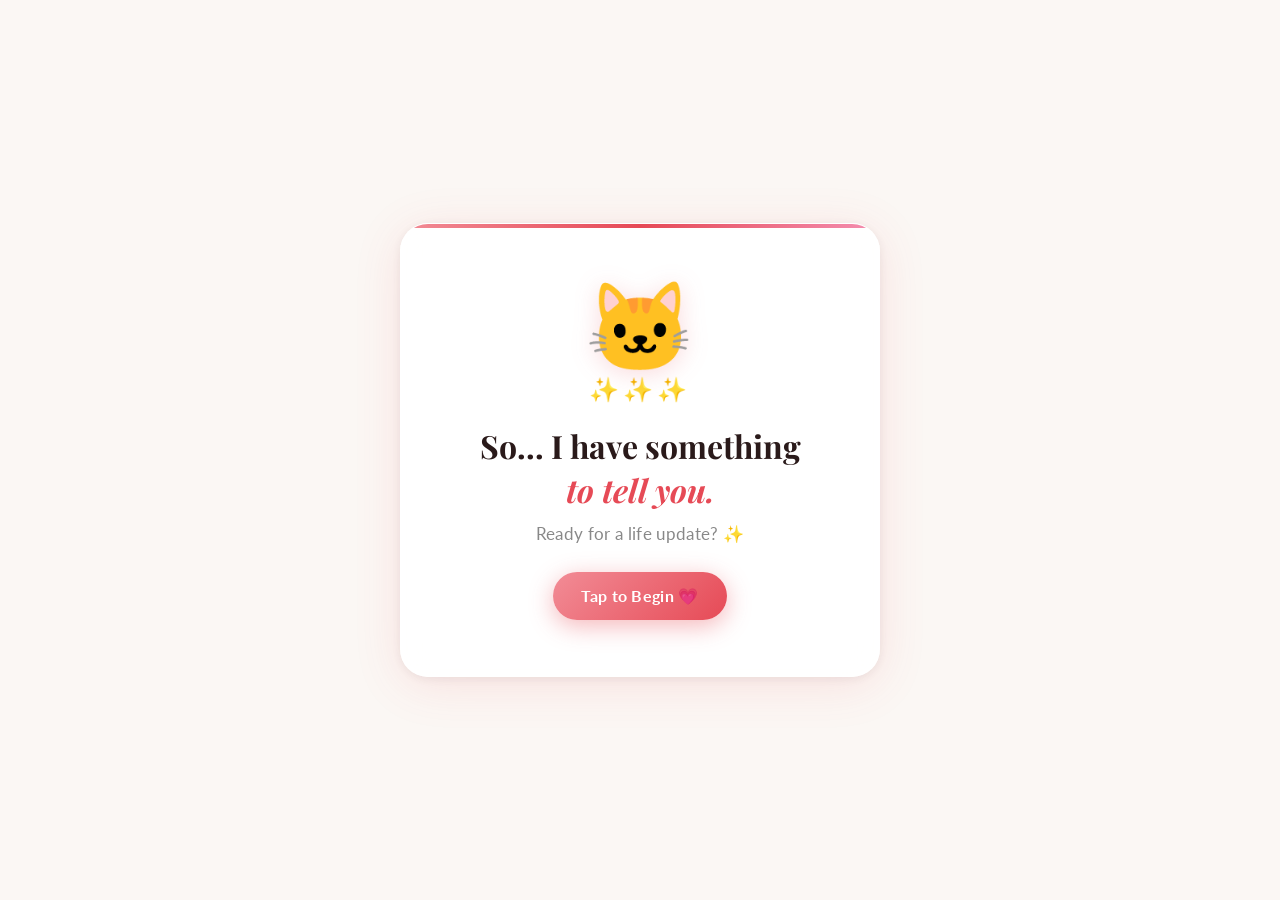
==== index.html @ 6780931d "first commit" ====
<!DOCTYPE html>
<html lang="en">
<head>
  <meta charset="UTF-8" />
  <meta name="viewport" content="width=device-width, initial-scale=1.0" />
  <title>💌 For You</title>
  <link rel="preconnect" href="https://fonts.googleapis.com" />
  <link rel="preconnect" href="https://fonts.gstatic.com" crossorigin />
  <link href="https://fonts.googleapis.com/css2?family=Playfair+Display:ital,wght@0,400;0,700;1,400&family=Lato:wght@300;400;700&family=Dancing+Script:wght@400;700&display=swap" rel="stylesheet" />
  <link rel="stylesheet" href="css/style.css" />
</head>
<body>

  <!-- Floating petals background -->
  <div class="petals-bg" id="petals-bg"></div>

  <!-- ===== PHASE 1: INTRO ===== -->
  <section class="phase active" id="phase-1">
    <div class="card">
      <div class="cat-emoji-wrap">
        <div class="cat-face">🐱</div>
        <div class="sparkles">✨✨✨</div>
      </div>
      <h1 class="title">So... I have something<br/><em>to tell you.</em></h1>
      <p class="subtitle">Ready for a life update? ✨</p>
      <button class="btn btn--pulse btn--primary" id="btn-p1-start">
        <span>Tap to Begin 💗</span>
      </button>
    </div>
  </section>

  <!-- ===== PHASE 2: TRUST TEST ===== -->
  <section class="phase" id="phase-2">
    <div class="card">
      <div class="cat-emoji-wrap">
        <div class="cat-face staring">👀</div>
      </div>
      <h2 class="title">This isn't something I say lightly—</h2>
      <p class="body-text">just a feeling from my heart—</p>
      <p class="question">Do you trust me?</p>
      <div class="btn-row">
        <button class="btn btn--primary" id="btn-p2-yes">Yes, I do 💗</button>
        <button class="btn btn--red" id="btn-p2-no">No 🙈</button>
      </div>
    </div>
  </section>

  <!-- ===== PHASE 3: THE CHOICE ===== -->
  <section class="phase" id="phase-3">
    <div class="card">
      <div class="cat-emoji-wrap">
        <div class="cat-face">😸</div>
      </div>
      <h2 class="title">One more thing...</h2>
      <p class="body-text">My heart already chose you...</p>
      <p class="question">did yours choose me too? 💕</p>
      <div class="btn-row">
        <button class="btn btn--primary" id="btn-p3-yes">Yes, I love you! 💖</button>
        <button class="btn btn--red" id="btn-p3-no">No 🙈</button>
      </div>
    </div>
  </section>

  <!-- ===== PHASE 4: FINAL PROPOSAL ===== -->
  <section class="phase" id="phase-4">
    <div class="card">
      <div class="cat-emoji-wrap big">
        <div class="cat-face">🐱💕</div>
      </div>
      <h2 class="title">One last thing...</h2>
      <p class="body-text">this is the most important question I'll ever ask.</p>
      <p class="question big-q">Will you be mine—<br/>today, tomorrow, and forever? 💕</p>
      <div class="btn-row">
        <button class="btn btn--primary" id="btn-p4-yes">Yes, forever! 💖</button>
        <button class="btn btn--red" id="btn-p4-think">Let me think... 🫨</button>
      </div>
    </div>
  </section>

  <!-- ===== PHASE 5: CELEBRATION ===== -->
  <section class="phase" id="phase-5">
    <div class="card">
      <div class="cat-emoji-wrap bouncing">
        <div class="cat-face">😻</div>
      </div>
      <h1 class="title celebrate-title">YAYYYYY ❤️</h1>
      <p class="body-text celebrate-text">Now you're officially mine forever 💖</p>
      <p class="body-text">This is the beginning of our cutest love story ever 🌸💕</p>
      <div class="confetti-strip">🎉🌸💖🎊✨💕🎉🌸💖🎊</div>
      <button class="btn btn--primary" id="btn-p5-next">There's still more of my heart left to show you →</button>
    </div>
  </section>

  <!-- ===== PHASE 6: FAVORITE UNIVERSE ===== -->
  <section class="phase" id="phase-6">
    <div class="cosmic-bg"></div>
    <div class="card card--universe">
      <div class="universe-couple">🌟 💑 🌙</div>
      <div class="star-cluster">⭐✨🌟✨⭐</div>
      <p class="universe-label">You & Me</p>
      <h2 class="title universe-title">Every moment with you feels like<br/><em>my favorite universe</em> ✨🥹</h2>
      <button class="btn btn--cosmic" id="btn-p6-next">See My Message →</button>
    </div>
  </section>

  <!-- ===== PHASE 7: ENVELOPE PREVIEW ===== -->
  <section class="phase" id="phase-7">
    <div class="card">
      <div class="envelope-wrapper">
        <div class="envelope">
          <div class="envelope-flap"></div>
          <div class="envelope-body">
            <div class="cat-peek">🐱</div>
          </div>
        </div>
      </div>
      <p class="body-text">This is just for you...</p>
      <button class="btn btn--primary" id="btn-p7-next">Tap to see what's inside 💌</button>
    </div>
  </section>

  <!-- ===== PHASE 8: THE LETTER ===== -->
  <section class="phase" id="phase-8">
    <div class="letter-page">
      <div class="letter-paper">
        <header class="letter-header">
          <div class="wax-seal">🔴</div>
          <h2 class="letter-title">To My Favorite Person</h2>
          <div class="letter-divider"></div>
        </header>
        <div class="letter-body">
          <p>My dearest,</p>
          <p>Words fail me when I try to describe what you mean to me. But let me try:</p>
          <p>You're the <span class="letter-highlight">first thought</span> when I wake and the last before I sleep. Your laugh is my favorite song, and every moment with you feels like coming home.</p>
          <p>I want to build <span class="letter-highlight">a thousand memories</span> with you—the kind we'll laugh about when we're old and gray. You make me want to be better, to love deeper, to dream bigger.</p>
          <p>Thank you for being <span class="letter-highlight">exactly who you are</span>. Thank you for choosing me.</p>
          <p class="letter-sign">
            Forever yours,<br/>
            <span class="letter-signature">Your Heart 💗</span>
          </p>
        </div>
        <button class="btn btn--boem" id="btn-p8-next">Boem 💥</button>
      </div>
    </div>
  </section>

  <!-- ===== PHASE 9: HEART CANVAS ===== -->
  <section class="phase" id="phase-9">
    <div class="canvas-scene">
      <div class="canvas-header">
        <p class="canvas-label">Every beat of my heart is for you ❤️</p>
      </div>
      <canvas id="heart-canvas"></canvas>
      <div class="canvas-controls">
        <div class="slider-wrap">
          <label for="speed-slider">Speed:</label>
          <input type="range" id="speed-slider" min="1" max="15" value="5" />
        </div>
        <button class="btn btn--restart" id="btn-restart">Restart 🔄</button>
      </div>
    </div>
  </section>

  <!-- ===== MODAL (Phase 3 No trap) ===== -->
  <div class="modal-overlay" id="modal-overlay">
    <div class="modal-card">
      <div class="modal-emoji">💝</div>
      <p class="modal-text">Just Say YES!</p>
      <p class="modal-sub">Not because I'm asking, but because your heart is already answering. Don't let doubt steal a moment meant for us. ✨</p>
      <div class="modal-btns">
        <button class="btn btn--primary" id="btn-modal-yes">💗 Yes, I'll Say YES! 🥹</button>
        <button class="btn btn--red" id="btn-modal-think">Let me think... 🫨</button>
      </div>
    </div>
  </div>

  <script src="js/app.js"></script>
</body>
</html>
---- css/style.css ----
/* =============================================
   LOVE SPA - Complete Stylesheet
   ============================================= */

/* --- RESET & BASE --- */
*, *::before, *::after { 
  box-sizing: border-box; 
  margin: 0; 
  padding: 0; 
}

:root {
  --cream: #FBF7F4;
  --blush: #F9EEF1;
  --rose: #E64A56;
  --rose-light: #F28C96;
  --rose-pale: #FDEAEC;
  --pink: #F48FB1;
  --pink-soft: #FCE4EC;
  --green: #4CAF50;
  --green-dark: #388E3C;
  --card-bg: rgba(255,255,255,0.92);
  --shadow: 0 8px 48px rgba(230,74,86,0.13), 0 2px 12px rgba(0,0,0,0.07);
  --shadow-hover: 0 16px 64px rgba(230,74,86,0.22), 0 4px 20px rgba(0,0,0,0.10);
  --radius: 28px;
  --radius-sm: 16px;
  --font-display: 'Playfair Display', Georgia, serif;
  --font-body: 'Lato', 'Helvetica Neue', sans-serif;
  --font-script: 'Dancing Script', cursive;
  --transition: all 0.45s cubic-bezier(0.34, 1.56, 0.64, 1);
  --fade: all 0.35s ease;
}

html, body {
  width: 100%; 
  height: 100%;
  font-family: var(--font-body);
  background: var(--cream);
  overflow: hidden;
  -webkit-tap-highlight-color: transparent;
  user-select: none;
}

/* =============================================
   FLOATING PETALS BACKGROUND
   ============================================= */
.petals-bg {
  position: fixed; 
  inset: 0; 
  pointer-events: none; 
  z-index: 0;
  overflow: hidden;
}

.petal {
  position: absolute;
  font-size: clamp(12px, 2vw, 20px);
  animation: floatPetal linear infinite;
  opacity: 0;
}

@keyframes floatPetal {
  0%   { transform: translateY(-40px) rotate(0deg); opacity: 0; }
  10%  { opacity: 0.6; }
  90%  { opacity: 0.4; }
  100% { transform: translateY(110vh) rotate(360deg); opacity: 0; }
}

/* =============================================
   PHASE SYSTEM
   ============================================= */
.phase {
  position: fixed; 
  inset: 0;
  display: flex; 
  align-items: center; 
  justify-content: center;
  padding: 20px;
  opacity: 0;
  pointer-events: none;
  z-index: 1;
  transition: opacity 0.5s ease, transform 0.5s cubic-bezier(0.34, 1.3, 0.64, 1);
  transform: scale(0.96) translateY(8px);
  overflow-y: auto;
}

.phase.active {
  opacity: 1;
  pointer-events: all;
  transform: scale(1) translateY(0);
}

.phase.exit {
  opacity: 0;
  transform: scale(0.92) translateY(-16px);
  pointer-events: none;
  transition: opacity 0.35s ease, transform 0.35s ease;
}

/* =============================================
   CARDS
   ============================================= */
.card {
  background: var(--card-bg);
  border-radius: var(--radius);
  box-shadow: var(--shadow);
  padding: clamp(32px, 6vw, 56px) clamp(24px, 5vw, 48px);
  max-width: 480px;
  width: 100%;
  text-align: center;
  backdrop-filter: blur(16px);
  border: 1px solid rgba(255,255,255,0.8);
  position: relative;
  overflow: hidden;
}

.card::before {
  content: '';
  position: absolute; 
  top: 0; 
  left: 0; 
  right: 0; 
  height: 4px;
  background: linear-gradient(90deg, var(--rose-light), var(--rose), var(--pink));
  border-radius: var(--radius) var(--radius) 0 0;
}

/* =============================================
   CAT EMOJI WIDGET
   ============================================= */
.cat-emoji-wrap {
  margin-bottom: 20px;
  position: relative;
}

.cat-face {
  font-size: clamp(56px, 14vw, 88px);
  line-height: 1;
  display: block;
  animation: gentleFloat 3s ease-in-out infinite;
  filter: drop-shadow(0 4px 12px rgba(230,74,86,0.2));
}

.cat-face.staring {
  animation: blink 2.5s ease-in-out infinite;
}

.cat-caption {
  font-size: 12px; 
  color: #aaa; 
  font-style: italic;
  margin-top: 4px;
}

.sparkles, .hearts-float, .heart-ring, .star-cluster {
  font-size: clamp(16px, 4vw, 24px);
  letter-spacing: 4px;
  margin-top: 6px;
  animation: sparkle 2s ease-in-out infinite alternate;
}

.cat-emoji-wrap.bouncing .cat-face {
  animation: bigBounce 0.6s ease-in-out infinite alternate;
}

.cat-emoji-wrap.big .cat-face {
  font-size: clamp(72px, 18vw, 112px);
}

@keyframes gentleFloat {
  0%, 100% { transform: translateY(0); }
  50%       { transform: translateY(-10px); }
}

@keyframes blink {
  0%, 90%, 100% { transform: scale(1); }
  95%           { transform: scale(1.08) rotate(-3deg); }
}

@keyframes sparkle {
  from { opacity: 0.7; transform: scale(0.95); }
  to   { opacity: 1;   transform: scale(1.05); }
}

@keyframes bigBounce {
  from { transform: translateY(0) scale(1); }
  to   { transform: translateY(-18px) scale(1.06); }
}

/* =============================================
   TYPOGRAPHY
   ============================================= */
.title {
  font-family: var(--font-display);
  font-size: clamp(22px, 5.5vw, 32px);
  color: #2a1a1a;
  line-height: 1.35;
  margin-bottom: 12px;
  font-weight: 700;
}

.title em {
  font-style: italic;
  color: var(--rose);
}

.subtitle {
  font-size: clamp(14px, 3.5vw, 17px);
  color: #888;
  margin-bottom: 28px;
  letter-spacing: 0.02em;
}

.body-text {
  font-size: clamp(14px, 3.5vw, 16px);
  color: #666;
  line-height: 1.6;
  margin-bottom: 10px;
}

.question {
  font-family: var(--font-display);
  font-size: clamp(18px, 4.5vw, 24px);
  color: #2a1a1a;
  font-weight: 700;
  margin: 16px 0 28px;
}

.question.big-q {
  font-size: clamp(20px, 5vw, 28px);
  color: var(--rose);
  line-height: 1.4;
}

/* =============================================
   BUTTONS
   ============================================= */
.btn {
  display: inline-flex; 
  align-items: center; 
  justify-content: center; 
  gap: 6px;
  padding: 14px 28px;
  border-radius: 100px;
  border: none; 
  cursor: pointer;
  font-family: var(--font-body);
  font-size: clamp(14px, 3.5vw, 16px);
  font-weight: 700;
  letter-spacing: 0.02em;
  transition: var(--transition);
  position: relative;
  text-decoration: none;
  white-space: nowrap;
}

.btn:active { transform: scale(0.95); }

.btn--primary {
  background: linear-gradient(135deg, var(--rose-light), var(--rose));
  color: white;
  box-shadow: 0 6px 24px rgba(230,74,86,0.4);
}

.btn--primary:hover {
  transform: translateY(-2px) scale(1.03);
  box-shadow: 0 10px 36px rgba(230,74,86,0.5);
}

.btn--green {
  background: linear-gradient(135deg, #66BB6A, var(--green));
  color: white;
  box-shadow: 0 4px 18px rgba(76,175,80,0.35);
}

.btn--green:hover {
  transform: translateY(-2px) scale(1.04);
  box-shadow: 0 8px 28px rgba(76,175,80,0.45);
}

.btn--red {
  background: linear-gradient(135deg, #EF5350, var(--rose));
  color: white;
  box-shadow: 0 4px 18px rgba(230,74,86,0.35);
}

.btn--red:hover {
  transform: translateY(-2px) scale(1.04);
}

.btn--big {
  padding: 16px 36px;
  font-size: clamp(15px, 4vw, 18px);
}

.btn--pulse {
  animation: pulsePink 2s ease-in-out infinite;
}

.btn--pulse span {
  display: inline-flex; 
  align-items: center; 
  gap: 6px;
}

@keyframes pulsePink {
  0%, 100% { box-shadow: 0 6px 24px rgba(230,74,86,0.4), 0 0 0 0 rgba(230,74,86,0.4); }
  50%       { box-shadow: 0 10px 36px rgba(230,74,86,0.5), 0 0 0 14px rgba(230,74,86,0); }
}

.btn-row {
  display: flex; 
  gap: 14px; 
  justify-content: center; 
  flex-wrap: wrap;
  margin-top: 4px;
}

/* Runaway buttons need absolute positioning within the viewport */
.btn.runaway {
  position: fixed;
  z-index: 9999;
  transition: none !important;
}

/* =============================================
   PHASE 5: CELEBRATION
   ============================================= */
.celebrate-title {
  font-size: clamp(28px, 8vw, 48px);
  background: linear-gradient(135deg, var(--rose), #FF6F91, var(--pink));
  -webkit-background-clip: text;
  -webkit-text-fill-color: transparent;
  background-clip: text;
  animation: rainbowShift 3s linear infinite;
}

@keyframes rainbowShift {
  0%   { filter: hue-rotate(0deg); }
  100% { filter: hue-rotate(30deg); }
}

.celebrate-text {
  font-size: clamp(16px, 4vw, 20px);
  font-weight: 700;
  color: var(--rose);
  margin-bottom: 6px;
}

.confetti-strip {
  font-size: clamp(18px, 4.5vw, 26px);
  letter-spacing: 2px;
  margin: 16px 0 24px;
  animation: confettiScroll 4s linear infinite;
  white-space: nowrap;
  overflow: hidden;
}

@keyframes confettiScroll {
  0%   { transform: translateX(0); }
  100% { transform: translateX(-50%); }
}

/* =============================================
   PHASE 6: UNIVERSE
   ============================================= */
#phase-6 {
  background: radial-gradient(ellipse at 50% 30%, #1a0a2e 0%, #0d0520 60%, #030010 100%);
}

.cosmic-bg {
  position: absolute; 
  inset: 0;
  background-image:
    radial-gradient(1px 1px at 20% 30%, rgba(255,255,255,0.7) 0%, transparent 100%),
    radial-gradient(1px 1px at 60% 20%, rgba(255,255,255,0.5) 0%, transparent 100%),
    radial-gradient(1.5px 1.5px at 80% 70%, rgba(255,200,255,0.6) 0%, transparent 100%),
    radial-gradient(1px 1px at 40% 80%, rgba(255,255,255,0.4) 0%, transparent 100%),
    radial-gradient(1px 1px at 10% 60%, rgba(255,255,255,0.5) 0%, transparent 100%),
    radial-gradient(1.5px 1.5px at 90% 40%, rgba(200,200,255,0.5) 0%, transparent 100%),
    radial-gradient(1px 1px at 50% 50%, rgba(255,255,255,0.3) 0%, transparent 100%),
    radial-gradient(1px 1px at 70% 85%, rgba(255,255,255,0.4) 0%, transparent 100%),
    radial-gradient(1px 1px at 30% 15%, rgba(255,255,255,0.6) 0%, transparent 100%);
  animation: twinkle 4s ease-in-out infinite alternate;
}

@keyframes twinkle {
  from { opacity: 0.7; }
  to   { opacity: 1; }
}

.card--universe {
  background: rgba(255,255,255,0.06);
  border: 1px solid rgba(255,255,255,0.15);
  backdrop-filter: blur(20px);
  box-shadow: 0 8px 64px rgba(0,0,0,0.5), inset 0 0 40px rgba(255,200,255,0.04);
}

.card--universe::before {
  background: linear-gradient(90deg, #7c3aed, #ec4899, #7c3aed);
}

.universe-couple {
  font-size: clamp(44px, 12vw, 72px);
  margin-bottom: 12px;
  animation: floatCouple 4s ease-in-out infinite;
  filter: drop-shadow(0 0 24px rgba(236,72,153,0.5));
}

.universe-label {
  font-family: var(--font-script);
  color: rgba(255,200,255,0.8);
  font-size: 16px;
  margin-bottom: 4px;
  letter-spacing: 2px;
}

.universe-title {
  color: white;
  font-size: clamp(20px, 5vw, 28px);
  line-height: 1.4;
}

.universe-title em {
  color: #f9a8d4;
}

@keyframes floatCouple {
  0%, 100% { transform: translateY(0) rotate(-2deg); }
  50%       { transform: translateY(-14px) rotate(2deg); }
}

.btn--cosmic {
  background: linear-gradient(135deg, #7c3aed, #ec4899);
  color: white;
  margin-top: 28px;
  box-shadow: 0 6px 28px rgba(124,58,237,0.4);
}

.btn--cosmic:hover {
  transform: translateY(-2px) scale(1.04);
  box-shadow: 0 10px 40px rgba(124,58,237,0.55);
}

/* =============================================
   PHASE 7: ENVELOPE
   ============================================= */
.envelope-wrapper {
  display: flex; 
  justify-content: center;
  margin-bottom: 24px;
  perspective: 600px;
}

.envelope {
  width: clamp(140px, 35vw, 200px);
  height: clamp(100px, 25vw, 140px);
  position: relative;
  animation: envelopeWiggle 3s ease-in-out infinite;
  cursor: default;
}

.envelope-flap {
  position: absolute; 
  top: 0; 
  left: 0; 
  right: 0;
  height: 50%;
  background: linear-gradient(135deg, #FFCDD2, #EF9A9A);
  border-radius: 8px 8px 0 0;
  clip-path: polygon(0 0, 100% 0, 50% 100%);
  transform-origin: top center;
  animation: flapOpen 3s ease-in-out infinite;
}

.envelope-body {
  position: absolute; 
  bottom: 0; 
  left: 0; 
  right: 0; 
  top: 0;
  background: linear-gradient(160deg, #FCE4EC, #F8BBD9);
  border-radius: 8px;
  display: flex; 
  align-items: flex-end; 
  justify-content: center;
  padding-bottom: 12px;
  box-shadow: 0 8px 32px rgba(230,74,86,0.25);
}

.cat-peek {
  font-size: clamp(28px, 8vw, 44px);
  animation: peekUp 2.5s ease-in-out infinite;
}

@keyframes envelopeWiggle {
  0%, 100% { transform: rotate(-2deg); }
  50%       { transform: rotate(2deg); }
}

@keyframes flapOpen {
  0%, 40%, 100% { transform: rotateX(0deg); }
  70%            { transform: rotateX(-40deg); }
}

@keyframes peekUp {
  0%, 100% { transform: translateY(0); }
  50%       { transform: translateY(-12px); }
}

/* =============================================
   PHASE 8: LETTER
   ============================================= */
#phase-8 {
  background: linear-gradient(160deg, #FFF8F0, #FFF0F5);
  overflow-y: auto;
  align-items: flex-start;
  padding: 40px 20px;
}

.letter-page {
  display: flex; 
  justify-content: center;
  width: 100%;
}

.letter-paper {
  background: #FEFCFA;
  max-width: 560px; 
  width: 100%;
  border-radius: 4px;
  box-shadow: 0 4px 32px rgba(0,0,0,0.12), 0 0 0 1px rgba(0,0,0,0.04);
  padding: clamp(32px, 7vw, 60px) clamp(28px, 6vw, 56px);
  position: relative;
  background-image:
    repeating-linear-gradient(transparent, transparent 27px, rgba(230,74,86,0.06) 27px, rgba(230,74,86,0.06) 28px);
  border-left: 4px solid rgba(230,74,86,0.2);
}

.letter-paper::before {
  content: '';
  position: absolute; 
  top: 0; 
  left: 60px;
  width: 1px; 
  height: 100%;
  background: rgba(230,74,86,0.12);
}

.letter-header {
  text-align: center; 
  margin-bottom: 32px;
}

.wax-seal {
  font-size: 36px;
  display: block; 
  margin-bottom: 12px;
  animation: sealPop 0.5s cubic-bezier(0.34, 1.56, 0.64, 1) both;
}

.letter-title {
  font-family: var(--font-script);
  font-size: clamp(24px, 5.5vw, 34px);
  color: var(--rose);
  font-weight: 700;
  margin-bottom: 16px;
}

.letter-divider {
  height: 2px;
  background: linear-gradient(90deg, transparent, var(--rose-light), transparent);
  margin: 0 auto;
  max-width: 200px;
}

.letter-body p {
  font-family: var(--font-display);
  font-size: clamp(14px, 3.5vw, 16px);
  line-height: 2;
  color: #3a2a2a;
  margin-bottom: 20px;
  font-style: italic;
}

.letter-highlight {
  background: linear-gradient(180deg, transparent 65%, rgba(230,74,86,0.15) 65%);
  font-weight: 700 !important;
  padding: 4px 0;
}

.letter-sign {
  margin-top: 32px;
  font-style: normal !important;
  color: #666 !important;
  font-size: 14px !important;
}

.letter-signature {
  font-family: var(--font-script);
  font-size: clamp(18px, 4.5vw, 24px);
  color: var(--rose) !important;
  display: block;
  margin-top: 8px;
}

.btn--boem {
  display: block;
  margin: 32px auto 0;
  background: linear-gradient(135deg, #FF6F00, var(--rose));
  color: white;
  font-size: clamp(18px, 5vw, 24px);
  font-weight: 900;
  padding: 18px 48px;
  border-radius: 100px;
  border: none; 
  cursor: pointer;
  box-shadow: 0 8px 32px rgba(230,74,86,0.4);
  letter-spacing: 0.04em;
  animation: boem 2s ease-in-out infinite;
  transition: var(--transition);
}

.btn--boem:hover {
  transform: scale(1.06);
  box-shadow: 0 12px 48px rgba(230,74,86,0.55);
}

@keyframes boem {
  0%, 100% { transform: scale(1); }
  50%       { transform: scale(1.03); }
}

@keyframes sealPop {
  from { transform: scale(0) rotate(-20deg); }
  to   { transform: scale(1) rotate(0deg); }
}

/* =============================================
   PHASE 9: CANVAS
   ============================================= */
#phase-9 {
  background: linear-gradient(160deg, #FFF0F5, var(--cream));
  flex-direction: column;
  overflow: hidden;
}

.canvas-scene {
  display: flex; 
  flex-direction: column;
  align-items: center; 
  justify-content: center;
  width: 100%; 
  height: 100%;
  gap: 16px;
  padding: 16px;
}

.canvas-header {
  text-align: center;
}

.canvas-label {
  font-family: var(--font-display);
  font-style: italic;
  color: var(--rose);
  font-size: clamp(14px, 3.5vw, 18px);
}

#heart-canvas {
  border-radius: 20px;
  background: white;
  box-shadow: var(--shadow);
  max-width: min(90vw, 480px);
  max-height: min(55vh, 420px);
  width: 100%;
  height: auto;
  display: block;
}

.canvas-controls {
  display: flex; 
  align-items: center; 
  gap: 20px;
  flex-wrap: wrap; 
  justify-content: center;
}

.slider-wrap {
  display: flex; 
  align-items: center; 
  gap: 10px;
}

.slider-wrap label {
  font-size: 14px; 
  font-weight: 700; 
  color: #555;
  white-space: nowrap;
}

input[type="range"] {
  -webkit-appearance: none;
  width: clamp(100px, 30vw, 160px);
  height: 6px;
  background: linear-gradient(90deg, var(--rose-light), var(--rose));
  border-radius: 100px;
  outline: none; 
  cursor: pointer;
}

input[type="range"]::-webkit-slider-thumb {
  -webkit-appearance: none;
  width: 20px; 
  height: 20px;
  background: var(--rose);
  border-radius: 50%;
  box-shadow: 0 2px 8px rgba(230,74,86,0.4);
  cursor: grab;
  transition: transform 0.2s;
}

input[type="range"]::-webkit-slider-thumb:active {
  transform: scale(1.2);
  cursor: grabbing;
}

input[type="range"]::-moz-range-thumb {
  width: 20px;
  height: 20px;
  background: var(--rose);
  border-radius: 50%;
  border: none;
  box-shadow: 0 2px 8px rgba(230,74,86,0.4);
  cursor: grab;
}

.btn--restart {
  background: white;
  color: var(--rose);
  border: 2px solid var(--rose);
  font-size: 14px;
  padding: 10px 22px;
}

.btn--restart:hover {
  background: var(--rose-pale);
  transform: translateY(-1px);
}

/* =============================================
   MODAL
   ============================================= */
.modal-overlay {
  position: fixed; 
  inset: 0; 
  z-index: 9000;
  background: rgba(20, 5, 10, 0.65);
  backdrop-filter: blur(6px);
  display: flex; 
  align-items: center; 
  justify-content: center;
  padding: 24px;
  opacity: 0; 
  pointer-events: none;
  transition: opacity 0.35s ease;
}

.modal-overlay.active {
  opacity: 1; 
  pointer-events: all;
}

.modal-card {
  background: white;
  border-radius: var(--radius);
  padding: clamp(32px, 7vw, 52px) clamp(24px, 6vw, 44px);
  max-width: 420px; 
  width: 100%;
  text-align: center;
  box-shadow: 0 24px 80px rgba(0,0,0,0.3);
  animation: modalPop 0.5s cubic-bezier(0.34, 1.56, 0.64, 1) both;
}

.modal-emoji {
  font-size: 52px; 
  margin-bottom: 16px;
  animation: heartbeat 1.2s ease-in-out infinite;
}

.modal-text {
  font-family: var(--font-display);
  font-size: clamp(22px, 6vw, 30px);
  font-weight: 700; 
  color: var(--rose);
  margin-bottom: 12px;
}

.modal-sub {
  font-size: clamp(13px, 3.5vw, 15px);
  color: #666; 
  line-height: 1.7;
  margin-bottom: 28px;
}

.modal-btns {
  display: flex; 
  flex-direction: column; 
  gap: 12px;
  align-items: center;
}

@keyframes modalPop {
  from { transform: scale(0.8) translateY(20px); opacity: 0; }
  to   { transform: scale(1) translateY(0); opacity: 1; }
}

@keyframes heartbeat {
  0%, 100% { transform: scale(1); }
  25%       { transform: scale(1.12); }
  45%       { transform: scale(1); }
  65%       { transform: scale(1.08); }
}

/* =============================================
   RESPONSIVE
   ============================================= */
@media (max-width: 400px) {
  .card { padding: 28px 18px; }
  .btn-row { flex-direction: column; align-items: center; }
  .btn { width: 100%; max-width: 260px; }
}

@media (min-height: 800px) {
  #phase-8 { padding: 60px 20px; }
}
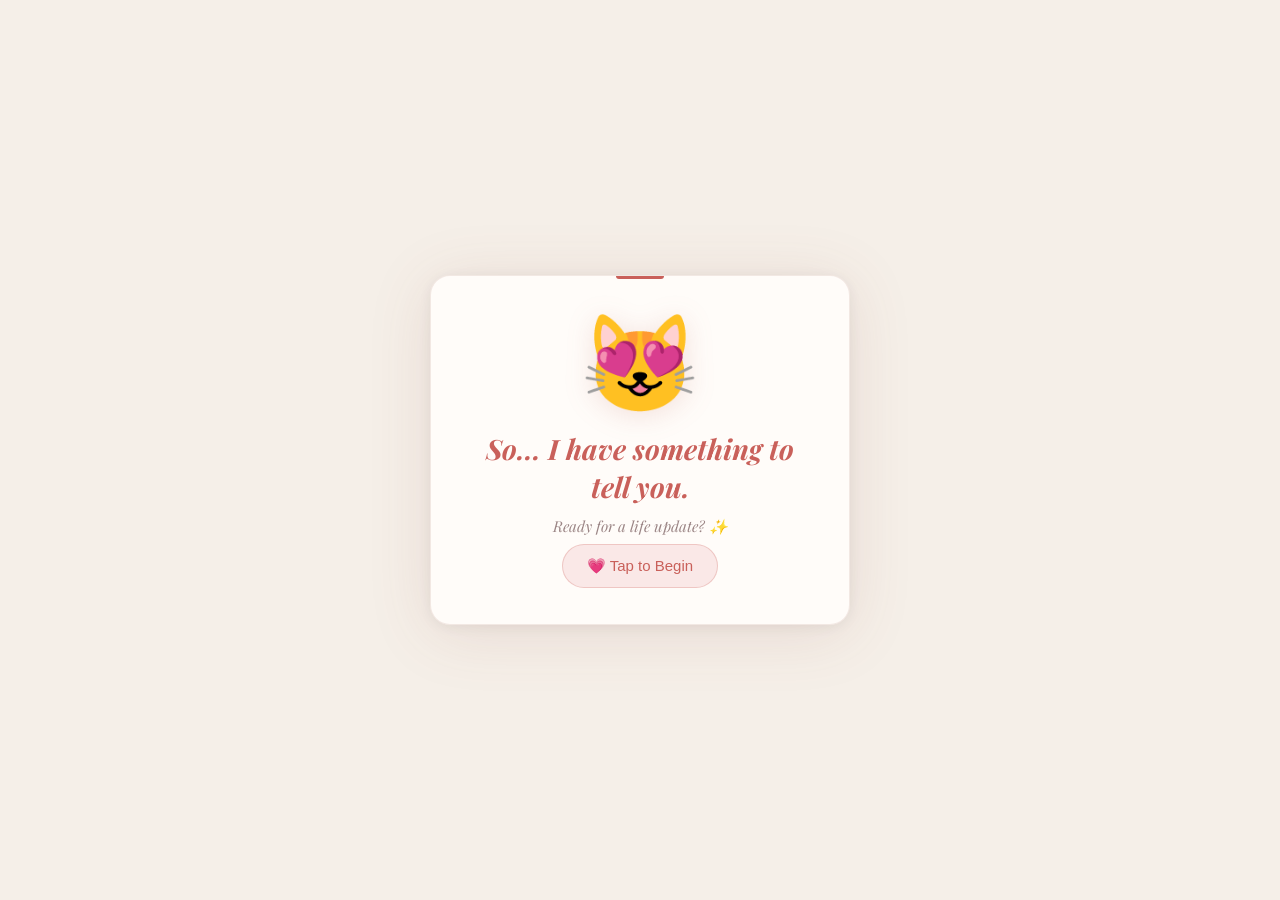
==== commit e9ae4c2d: "Rename letter.html to index.html" ====
--- a/index.html
+++ b/index.html
@@ -1,179 +1,448 @@
 <!DOCTYPE html>
 <html lang="en">
 <head>
-  <meta charset="UTF-8" />
-  <meta name="viewport" content="width=device-width, initial-scale=1.0" />
-  <title>💌 For You</title>
-  <link rel="preconnect" href="https://fonts.googleapis.com" />
-  <link rel="preconnect" href="https://fonts.gstatic.com" crossorigin />
-  <link href="https://fonts.googleapis.com/css2?family=Playfair+Display:ital,wght@0,400;0,700;1,400&family=Lato:wght@300;400;700&family=Dancing+Script:wght@400;700&display=swap" rel="stylesheet" />
-  <link rel="stylesheet" href="css/style.css" />
+<meta charset="UTF-8"/>
+<meta name="viewport" content="width=device-width, initial-scale=1.0"/>
+<title>Small Token of Love</title>
+<link rel="preconnect" href="https://fonts.googleapis.com"/>
+<link rel="preconnect" href="https://fonts.gstatic.com" crossorigin/>
+<link href="https://fonts.googleapis.com/css2?family=Playfair+Display:ital,wght@0,400;0,700;1,400;1,700&family=DM+Sans:wght@300;400;500&family=Dancing+Script:wght@500;700&display=swap" rel="stylesheet"/>
+<style>
+*,*::before,*::after{box-sizing:border-box;margin:0;padding:0}
+html,body{width:100%;height:100%;overflow:hidden;-webkit-tap-highlight-color:transparent;user-select:none}
+:root{
+  --bg:#F5EFE8;--card:#FFFCF9;--rose:#C9605A;--rose-light:#E8938D;--rose-pale:#FAE8E7;
+  --green:#5BA05C;--green-dark:#3D7A3E;--text:#2C1F1F;--muted:#9B8585;
+  --border:rgba(180,140,130,0.18);--shadow-card:0 8px 64px rgba(150,80,70,0.13),0 2px 16px rgba(0,0,0,0.07);
+  --r:20px;--ff-d:'Playfair Display',Georgia,serif;--ff-b:'DM Sans','Helvetica Neue',sans-serif;--ff-s:'Dancing Script',cursive;
+}
+body{background:var(--bg);font-family:var(--ff-b)}
+
+/* PETALS */
+#petals{position:fixed;inset:0;pointer-events:none;z-index:0;overflow:hidden}
+.p{position:absolute;animation:fp linear infinite;opacity:0}
+@keyframes fp{0%{transform:translateY(-30px) rotate(0);opacity:0}10%{opacity:.5}90%{opacity:.3}100%{transform:translateY(110vh) rotate(400deg);opacity:0}}
+
+/* PHASE */
+.phase{position:fixed;inset:0;display:flex;align-items:center;justify-content:center;
+  padding:20px;opacity:0;pointer-events:none;z-index:2;
+  transition:opacity .4s ease,transform .4s cubic-bezier(.34,1.3,.64,1);
+  transform:scale(.96) translateY(10px);overflow-y:auto}
+.phase.active{opacity:1;pointer-events:all;transform:scale(1) translateY(0)}
+.phase.exit{opacity:0;transform:scale(.93) translateY(-12px);pointer-events:none;transition:opacity .28s ease,transform .28s ease}
+
+/* CARD */
+.card{background:var(--card);border-radius:var(--r);box-shadow:var(--shadow-card);
+  padding:40px 36px 36px;max-width:420px;width:100%;text-align:center;
+  border:1px solid var(--border);position:relative;overflow:hidden}
+.card::after{content:'';position:absolute;top:0;left:50%;transform:translateX(-50%);
+  width:48px;height:3px;background:var(--rose);border-radius:0 0 4px 4px}
+
+/* CAT */
+.cat-wrap{margin-bottom:18px;display:flex;justify-content:center}
+.cat{display:flex;align-items:center;justify-content:center;
+  font-size:clamp(68px,17vw,96px);line-height:1;
+  animation:cat-float 3.2s ease-in-out infinite;
+  filter:drop-shadow(0 4px 14px rgba(180,80,70,.16))}
+.cat.stare{animation:cat-stare 2.8s ease-in-out infinite}
+.cat.bounce{animation:cat-bounce .65s ease-in-out infinite alternate}
+@keyframes cat-float{0%,100%{transform:translateY(0)}50%{transform:translateY(-9px)}}
+@keyframes cat-stare{0%,100%{transform:scale(1)}50%{transform:scale(1.07) rotate(-2deg)}}
+@keyframes cat-bounce{from{transform:translateY(0)}to{transform:translateY(-15px) scale(1.04)}}
+
+/* TYPE */
+.head{font-family:var(--ff-d);font-style:italic;font-size:clamp(21px,5.2vw,28px);
+  color:var(--rose);line-height:1.35;margin-bottom:8px}
+.sub{font-family:var(--ff-d);font-size:clamp(13px,3.2vw,15px);
+  color:var(--muted);line-height:1.6;margin-bottom:6px;font-style:italic}
+.qn{font-family:var(--ff-d);font-style:italic;font-weight:700;
+  font-size:clamp(17px,4.3vw,21px);color:var(--rose);margin:13px 0 24px}
+.bd{font-size:clamp(13px,3.3vw,15px);color:var(--muted);line-height:1.65;margin-bottom:8px}
+
+/* BUTTONS */
+.btn{display:inline-flex;align-items:center;justify-content:center;gap:6px;
+  padding:12px 24px;border-radius:100px;border:none;cursor:pointer;
+  font-family:var(--ff-b);font-size:clamp(13px,3.3vw,15px);font-weight:500;
+  transition:all .32s cubic-bezier(.34,1.56,.64,1);white-space:nowrap}
+.btn:active{transform:scale(.95)!important}
+.btn-p{background:var(--rose-pale);color:var(--rose);border:1.5px solid rgba(201,96,90,.25)}
+.btn-p:hover{background:var(--rose);color:#fff;transform:translateY(-2px) scale(1.03)}
+.btn-g{background:var(--green);color:#fff;box-shadow:0 4px 16px rgba(91,160,92,.32)}
+.btn-g:hover{background:var(--green-dark);transform:translateY(-2px) scale(1.03)}
+.btn-r{background:#EF5350;color:#fff;box-shadow:0 4px 14px rgba(239,83,80,.28)}
+.btn-r:hover{background:#D32F2F;transform:translateY(-2px) scale(1.03)}
+.btn-row{display:flex;gap:11px;justify-content:center;flex-wrap:wrap;margin-top:4px}
+.btn-pulse{animation:pulse-b 2s ease-in-out infinite}
+@keyframes pulse-b{0%,100%{box-shadow:0 0 0 0 rgba(201,96,90,.4),0 4px 16px rgba(201,96,90,.2)}
+  50%{box-shadow:0 0 0 10px rgba(201,96,90,0),0 4px 16px rgba(201,96,90,.2)}}
+.runaway{position:fixed!important;z-index:9999;transition:none!important}
+
+/* CELEBRATE */
+.celeb-title{font-family:var(--ff-d);font-style:italic;font-size:clamp(26px,7vw,40px);
+  color:var(--rose);font-weight:700;margin-bottom:8px}
+.confetti{font-size:clamp(16px,4vw,22px);letter-spacing:2px;margin:14px 0 22px;
+  overflow:hidden;white-space:nowrap;animation:conf-scroll 5s linear infinite}
+@keyframes conf-scroll{0%{transform:translateX(30%)}100%{transform:translateX(-100%)}}
+
+/* ENVELOPE */
+.env-wrap{position:relative;display:inline-block;margin-bottom:18px}
+.env-box{width:clamp(128px,30vw,175px);height:clamp(88px,21vw,122px);
+  background:linear-gradient(150deg,#FADADD,#F4A9AF);border-radius:6px;
+  box-shadow:0 6px 22px rgba(180,80,80,.2);position:relative;overflow:hidden;
+  animation:env-rock 3s ease-in-out infinite}
+.env-flap{position:absolute;top:0;left:0;right:0;height:55%;
+  background:linear-gradient(160deg,#F7B8BD,#F0888E);
+  clip-path:polygon(0 0,100% 0,50% 100%);transform-origin:top center;
+  animation:flap 3.5s ease-in-out infinite}
+.env-cat{position:absolute;bottom:6px;left:50%;transform:translateX(-50%);
+  font-size:30px;animation:peek 2.8s ease-in-out infinite}
+.env-hrt{position:absolute;top:-8px;right:-8px;font-size:15px;animation:spin 4s linear infinite}
+@keyframes env-rock{0%,100%{transform:rotate(-2.5deg)}50%{transform:rotate(2.5deg)}}
+@keyframes flap{0%,30%,100%{transform:rotateX(0)}70%{transform:rotateX(-44deg)}}
+@keyframes peek{0%,100%{transform:translateX(-50%) translateY(0)}50%{transform:translateX(-50%) translateY(-9px)}}
+@keyframes spin{from{transform:rotate(0)}to{transform:rotate(360deg)}}
+
+/* CANVAS */
+#phase-9{background:linear-gradient(150deg,#FFF0F3,#F5EFE8);flex-direction:column;overflow:hidden}
+.cv-scene{display:flex;flex-direction:column;align-items:center;justify-content:center;
+  width:100%;height:100%;gap:10px;padding:12px}
+.cv-top p{font-family:var(--ff-d);font-style:italic;color:var(--rose);
+  font-size:clamp(13px,3.2vw,15px);text-align:center}
+#heart-canvas{border-radius:14px;background:#fff;
+  box-shadow:0 4px 28px rgba(150,80,70,.11);display:block;
+  max-width:min(88vw,440px);max-height:min(50vh,390px)}
+.cv-ctrls{display:flex;align-items:center;gap:16px;flex-wrap:wrap;justify-content:center}
+.sl-row{display:flex;align-items:center;gap:9px}
+.sl-row label{font-size:13px;font-weight:500;color:#666;white-space:nowrap}
+input[type=range]{-webkit-appearance:none;width:clamp(88px,26vw,144px);height:5px;
+  background:linear-gradient(90deg,var(--rose-light),var(--rose));
+  border-radius:100px;outline:none;cursor:pointer}
+input[type=range]::-webkit-slider-thumb{-webkit-appearance:none;width:17px;height:17px;
+  background:var(--rose);border-radius:50%;box-shadow:0 2px 7px rgba(201,96,90,.35);cursor:grab}
+.cv-counter{font-size:12px;color:var(--muted)}
+.btn-restart{background:#fff;color:var(--rose);border:1.5px solid var(--rose);
+  font-size:13px;padding:8px 18px;border-radius:100px;cursor:pointer;
+  font-family:var(--ff-b);transition:all .25s ease}
+.btn-restart:hover{background:var(--rose-pale)}
+
+/* MODAL */
+.modal-ov{position:fixed;inset:0;z-index:9000;background:rgba(20,5,10,.52);
+  backdrop-filter:blur(4px);display:flex;align-items:center;justify-content:center;
+  padding:24px;opacity:0;pointer-events:none;transition:opacity .28s ease}
+.modal-ov.active{opacity:1;pointer-events:all}
+.modal-card{background:#fff;border-radius:var(--r);padding:38px 30px 30px;
+  max-width:370px;width:100%;text-align:center;
+  box-shadow:0 20px 80px rgba(0,0,0,.22);
+  animation:modal-in .38s cubic-bezier(.34,1.56,.64,1) both}
+@keyframes modal-in{from{transform:scale(.82) translateY(16px);opacity:0}to{transform:scale(1);opacity:1}}
+.modal-hrt{font-size:40px;margin-bottom:10px;animation:hb 1.2s ease-in-out infinite}
+@keyframes hb{0%,100%{transform:scale(1)}25%{transform:scale(1.13)}45%{transform:scale(1)}65%{transform:scale(1.08)}}
+.modal-hd{font-family:var(--ff-d);font-style:italic;font-size:clamp(21px,5vw,26px);
+  color:var(--rose);margin-bottom:8px;font-weight:700}
+.modal-sub{font-size:13px;color:var(--muted);line-height:1.68;margin-bottom:22px}
+.modal-btns{display:flex;flex-direction:column;align-items:center;gap:10px}
+
+@media(max-width:390px){
+  .card{padding:28px 16px 22px}
+  .btn-row{flex-direction:column;align-items:center}
+  .btn{width:100%;max-width:250px}
+}
+</style>
 </head>
 <body>
-
-  <!-- Floating petals background -->
-  <div class="petals-bg" id="petals-bg"></div>
-
-  <!-- ===== PHASE 1: INTRO ===== -->
-  <section class="phase active" id="phase-1">
-    <div class="card">
-      <div class="cat-emoji-wrap">
-        <div class="cat-face">🐱</div>
-        <div class="sparkles">✨✨✨</div>
+<div id="petals"></div>
+
+<!-- PHASE 1 -->
+<section class="phase active" id="phase-1">
+  <div class="card">
+    <div class="cat-wrap"><div class="cat">😻</div></div>
+    <h1 class="head">So... I have something to tell you.</h1>
+    <p class="sub">Ready for a life update? ✨</p>
+    <button class="btn btn-p btn-pulse" id="p1">💗 Tap to Begin</button>
+  </div>
+</section>
+
+<!-- PHASE 2 -->
+<section class="phase" id="phase-2">
+  <div class="card">
+    <div class="cat-wrap"><div class="cat stare">🐱</div></div>
+    <p class="sub">This isn't something I say lightly—just a feeling from my heart—</p>
+    <p class="qn">Do you trust me?</p>
+    <div class="btn-row">
+      <button class="btn btn-g" id="p2y">Yes, I do 💗</button>
+      <button class="btn btn-r runaway" id="p2n">No 🙈</button>
+    </div>
+  </div>
+</section>
+
+<!-- PHASE 3 -->
+<section class="phase" id="phase-3">
+  <div class="card">
+    <div class="cat-wrap"><div class="cat">🥺</div></div>
+    <h2 class="head">One more thing...</h2>
+    <p class="sub">My heart already chose you...</p>
+    <p class="qn">did yours choose me too? 💕</p>
+    <div class="btn-row">
+      <button class="btn btn-g" id="p3y">Yes, I love you! 💖</button>
+      <button class="btn btn-r" id="p3n">No 🙈</button>
+    </div>
+  </div>
+</section>
+
+<!-- PHASE 4 -->
+<section class="phase" id="phase-4">
+  <div class="card">
+    <div class="cat-wrap"><div class="cat">🐱</div></div>
+    <p class="sub">One last thing... this is the most important question I'll ever ask.</p>
+    <p class="qn">Will you be mine—today, tomorrow, and forever? 💕</p>
+    <div class="btn-row">
+      <button class="btn btn-g" id="p4y">Yes, forever! 💖</button>
+      <button class="btn btn-r runaway" id="p4n">Let me think... 🫨</button>
+    </div>
+  </div>
+</section>
+
+<!-- PHASE 5 -->
+<section class="phase" id="phase-5">
+  <div class="card">
+    <div class="cat-wrap"><div class="cat bounce">😻</div></div>
+    <h1 class="celeb-title">YAYYYYY ❤️ ✨</h1>
+    <p class="bd" style="color:var(--rose);font-weight:600;font-size:16px">Now you're officially mine forever 💖</p>
+    <p class="bd">This is the beginning of our cutest love story ever 🌸💕</p>
+    <div class="confetti">🎉🌸💖🎊✨💕🎉🌸💖🎊✨💕</div>
+    <button class="btn btn-p" id="p5">There's still more of my heart left to show you →</button>
+  </div>
+</section>
+
+<!-- PHASE 7 -->
+<section class="phase" id="phase-7">
+  <div class="card">
+    <div class="cat-wrap">
+      <div class="env-wrap">
+        <div class="env-box">
+          <div class="env-flap"></div>
+          <div class="env-cat">🐱</div>
+        </div>
+        <span class="env-hrt">💌</span>
       </div>
-      <h1 class="title">So... I have something<br/><em>to tell you.</em></h1>
-      <p class="subtitle">Ready for a life update? ✨</p>
-      <button class="btn btn--pulse btn--primary" id="btn-p1-start">
-        <span>Tap to Begin 💗</span>
-      </button>
-    </div>
-  </section>
-
-  <!-- ===== PHASE 2: TRUST TEST ===== -->
-  <section class="phase" id="phase-2">
-    <div class="card">
-      <div class="cat-emoji-wrap">
-        <div class="cat-face staring">👀</div>
+    </div>
+    <p class="bd">This is just for you...</p>
+    <button class="btn btn-p" id="p7">Tap to see what's inside 💌</button>
+  </div>
+</section>
+
+<!-- PHASE 9 -->
+<section class="phase" id="phase-9">
+  <div class="cv-scene">
+    <div class="cv-top"><p>Made with every tiny heartbeat 💗</p></div>
+    <canvas id="heart-canvas"></canvas>
+    <div class="cv-ctrls">
+      <div class="sl-row">
+        <label for="spd">Speed</label>
+        <input type="range" id="spd" min="1" max="10" value="5"/>
       </div>
-      <h2 class="title">This isn't something I say lightly—</h2>
-      <p class="body-text">just a feeling from my heart—</p>
-      <p class="question">Do you trust me?</p>
-      <div class="btn-row">
-        <button class="btn btn--primary" id="btn-p2-yes">Yes, I do 💗</button>
-        <button class="btn btn--red" id="btn-p2-no">No 🙈</button>
-      </div>
-    </div>
-  </section>
-
-  <!-- ===== PHASE 3: THE CHOICE ===== -->
-  <section class="phase" id="phase-3">
-    <div class="card">
-      <div class="cat-emoji-wrap">
-        <div class="cat-face">😸</div>
-      </div>
-      <h2 class="title">One more thing...</h2>
-      <p class="body-text">My heart already chose you...</p>
-      <p class="question">did yours choose me too? 💕</p>
-      <div class="btn-row">
-        <button class="btn btn--primary" id="btn-p3-yes">Yes, I love you! 💖</button>
-        <button class="btn btn--red" id="btn-p3-no">No 🙈</button>
-      </div>
-    </div>
-  </section>
-
-  <!-- ===== PHASE 4: FINAL PROPOSAL ===== -->
-  <section class="phase" id="phase-4">
-    <div class="card">
-      <div class="cat-emoji-wrap big">
-        <div class="cat-face">🐱💕</div>
-      </div>
-      <h2 class="title">One last thing...</h2>
-      <p class="body-text">this is the most important question I'll ever ask.</p>
-      <p class="question big-q">Will you be mine—<br/>today, tomorrow, and forever? 💕</p>
-      <div class="btn-row">
-        <button class="btn btn--primary" id="btn-p4-yes">Yes, forever! 💖</button>
-        <button class="btn btn--red" id="btn-p4-think">Let me think... 🫨</button>
-      </div>
-    </div>
-  </section>
-
-  <!-- ===== PHASE 5: CELEBRATION ===== -->
-  <section class="phase" id="phase-5">
-    <div class="card">
-      <div class="cat-emoji-wrap bouncing">
-        <div class="cat-face">😻</div>
-      </div>
-      <h1 class="title celebrate-title">YAYYYYY ❤️</h1>
-      <p class="body-text celebrate-text">Now you're officially mine forever 💖</p>
-      <p class="body-text">This is the beginning of our cutest love story ever 🌸💕</p>
-      <div class="confetti-strip">🎉🌸💖🎊✨💕🎉🌸💖🎊</div>
-      <button class="btn btn--primary" id="btn-p5-next">There's still more of my heart left to show you →</button>
-    </div>
-  </section>
-
-  <!-- ===== PHASE 6: FAVORITE UNIVERSE ===== -->
-  <section class="phase" id="phase-6">
-    <div class="cosmic-bg"></div>
-    <div class="card card--universe">
-      <div class="universe-couple">🌟 💑 🌙</div>
-      <div class="star-cluster">⭐✨🌟✨⭐</div>
-      <p class="universe-label">You & Me</p>
-      <h2 class="title universe-title">Every moment with you feels like<br/><em>my favorite universe</em> ✨🥹</h2>
-      <button class="btn btn--cosmic" id="btn-p6-next">See My Message →</button>
-    </div>
-  </section>
-
-  <!-- ===== PHASE 7: ENVELOPE PREVIEW ===== -->
-  <section class="phase" id="phase-7">
-    <div class="card">
-      <div class="envelope-wrapper">
-        <div class="envelope">
-          <div class="envelope-flap"></div>
-          <div class="envelope-body">
-            <div class="cat-peek">🐱</div>
-          </div>
-        </div>
-      </div>
-      <p class="body-text">This is just for you...</p>
-      <button class="btn btn--primary" id="btn-p7-next">Tap to see what's inside 💌</button>
-    </div>
-  </section>
-
-  <!-- ===== PHASE 8: THE LETTER ===== -->
-  <section class="phase" id="phase-8">
-    <div class="letter-page">
-      <div class="letter-paper">
-        <header class="letter-header">
-          <div class="wax-seal">🔴</div>
-          <h2 class="letter-title">To My Favorite Person</h2>
-          <div class="letter-divider"></div>
-        </header>
-        <div class="letter-body">
-          <p>My dearest,</p>
-          <p>Words fail me when I try to describe what you mean to me. But let me try:</p>
-          <p>You're the <span class="letter-highlight">first thought</span> when I wake and the last before I sleep. Your laugh is my favorite song, and every moment with you feels like coming home.</p>
-          <p>I want to build <span class="letter-highlight">a thousand memories</span> with you—the kind we'll laugh about when we're old and gray. You make me want to be better, to love deeper, to dream bigger.</p>
-          <p>Thank you for being <span class="letter-highlight">exactly who you are</span>. Thank you for choosing me.</p>
-          <p class="letter-sign">
-            Forever yours,<br/>
-            <span class="letter-signature">Your Heart 💗</span>
-          </p>
-        </div>
-        <button class="btn btn--boem" id="btn-p8-next">Boem 💥</button>
-      </div>
-    </div>
-  </section>
-
-  <!-- ===== PHASE 9: HEART CANVAS ===== -->
-  <section class="phase" id="phase-9">
-    <div class="canvas-scene">
-      <div class="canvas-header">
-        <p class="canvas-label">Every beat of my heart is for you ❤️</p>
-      </div>
-      <canvas id="heart-canvas"></canvas>
-      <div class="canvas-controls">
-        <div class="slider-wrap">
-          <label for="speed-slider">Speed:</label>
-          <input type="range" id="speed-slider" min="1" max="15" value="5" />
-        </div>
-        <button class="btn btn--restart" id="btn-restart">Restart 🔄</button>
-      </div>
-    </div>
-  </section>
-
-  <!-- ===== MODAL (Phase 3 No trap) ===== -->
-  <div class="modal-overlay" id="modal-overlay">
-    <div class="modal-card">
-      <div class="modal-emoji">💝</div>
-      <p class="modal-text">Just Say YES!</p>
-      <p class="modal-sub">Not because I'm asking, but because your heart is already answering. Don't let doubt steal a moment meant for us. ✨</p>
-      <div class="modal-btns">
-        <button class="btn btn--primary" id="btn-modal-yes">💗 Yes, I'll Say YES! 🥹</button>
-        <button class="btn btn--red" id="btn-modal-think">Let me think... 🫨</button>
-      </div>
-    </div>
-  </div>
-
-  <script src="js/app.js"></script>
+      <span class="cv-counter" id="cv-cnt">0 / 0</span>
+      <button class="btn-restart" id="btn-rs">Restart 🔄</button>
+    </div>
+  </div>
+</section>
+
+<!-- MODAL -->
+<div class="modal-ov" id="modal">
+  <div class="modal-card">
+    <div class="modal-hrt">💝</div>
+    <p class="modal-hd">Just Say YES! ❤️</p>
+    <p class="modal-sub">Not because I'm asking, but because your heart is already answering. Don't let doubt steal a moment meant for us. ✨</p>
+    <div class="modal-btns">
+      <button class="btn btn-g" id="mod-y">💗 Yes, I'll Say YES! 🥹</button>
+      <button class="btn btn-r runaway" id="mod-t" style="font-size:13px;padding:9px 18px">Let me think... 🫨</button>
+    </div>
+  </div>
+</div>
+
+<script>
+'use strict';
+
+/* ===== STATE MACHINE ===== */
+let cur = 1;
+function go(n) {
+  const from = document.getElementById('phase-' + cur);
+  const to   = document.getElementById('phase-' + n);
+  if (!from || !to) return;
+  from.classList.add('exit');
+  from.classList.remove('active');
+  setTimeout(() => {
+    from.classList.remove('exit');
+    to.classList.add('active');
+    cur = n;
+    onEnter(n);
+  }, 350);
+}
+function onEnter(n) {
+  if (n === 2) initRunaway('p2n');
+  if (n === 4) initRunaway('p4n');
+  if (n === 9) startCanvas();
+}
+
+/* ===== PETALS ===== */
+const PET = ['🌸','💗','✨','🌷','💕','🌺'];
+(function(){
+  for (let i=0;i<14;i++){
+    const el=document.createElement('span');
+    el.className='p';
+    el.textContent=PET[Math.random()*PET.length|0];
+    el.style.cssText=`left:${Math.random()*100}%;font-size:${11+Math.random()*12}px;animation-duration:${6+Math.random()*9}s;animation-delay:${Math.random()*-10}s`;
+    document.getElementById('petals').appendChild(el);
+  }
+})();
+
+/* ===== RUNAWAY ===== */
+const RI={};
+function initRunaway(id){
+  const b=document.getElementById(id);
+  if(!b||RI[id])return; RI[id]=true;
+  const r=b.getBoundingClientRect();
+  b.style.left=r.left+'px'; b.style.top=r.top+'px';
+  const mv=()=>{
+    const m=16,w=b.offsetWidth||110,h=b.offsetHeight||42;
+    b.style.left=(m+Math.random()*(window.innerWidth-w-m*2))+'px';
+    b.style.top=(m+Math.random()*(window.innerHeight-h-m*2))+'px';
+  };
+  b.addEventListener('mouseenter',mv);
+  b.addEventListener('touchstart',e=>{e.preventDefault();mv();},{passive:false});
+}
+
+/* ===== BUTTON WIRING ===== */
+document.getElementById('p1')   .addEventListener('click', ()=>go(2));
+document.getElementById('p2y')  .addEventListener('click', ()=>go(3));
+document.getElementById('p3y')  .addEventListener('click', ()=>go(4));
+document.getElementById('p3n')  .addEventListener('click', openModal);
+document.getElementById('p4y')  .addEventListener('click', ()=>go(5));
+document.getElementById('p5')   .addEventListener('click', ()=>go(7));
+document.getElementById('p7')   .addEventListener('click', ()=>go(9));
+document.getElementById('btn-rs').addEventListener('click', restartCanvas);
+document.getElementById('mod-y').addEventListener('click', ()=>{ closeModal(); go(5); });
+setTimeout(()=>initRunaway('mod-t'), 60);
+
+/* ===== MODAL ===== */
+const modal=document.getElementById('modal');
+function openModal(){modal.classList.add('active');setTimeout(()=>initRunaway('mod-t'),60);}
+function closeModal(){modal.classList.remove('active');}
+
+/* ===== CANVAS ===== */
+const CV  = document.getElementById('heart-canvas');
+const CTX = CV.getContext('2d');
+const SPD = document.getElementById('spd');
+const CNT = document.getElementById('cv-cnt');
+let RAF=null, STMR=null, PTS=[], PARTS=[], SIDX=0;
+
+function spd(){ return parseInt(SPD.value,10); }
+
+function cvResize(){
+  const maxW=Math.min(window.innerWidth*.88,440);
+  const maxH=Math.min(window.innerHeight*.50,390);
+  const sz=Math.min(maxW,maxH);
+  CV.width=CV.height=sz;
+  CV.style.width=CV.style.height=sz+'px';
+}
+
+function hx(t,cx,cy,sc){ return cx+sc*16*Math.pow(Math.sin(t),3); }
+function hy(t,cx,cy,sc){ return cy-sc*(13*Math.cos(t)-5*Math.cos(2*t)-2*Math.cos(3*t)-Math.cos(4*t)); }
+function inH(px,py,cx,cy,sc){
+  const x=(px-cx)/(sc*16), y=-(py-cy)/(sc*13);
+  return (x*x+y*y-1)**3 - x*x*y**3 <= 0;
+}
+
+function buildPts(){
+  const W=CV.width,H=CV.height,cx=W/2,cy=H*.52,sc=W/96;
+  const arr=[];
+  for(let t=0;t<Math.PI*2;t+=0.055) arr.push({x:hx(t,cx,cy,sc),y:hy(t,cx,cy,sc)});
+  const mnX=Math.min(...arr.map(p=>p.x)),mxX=Math.max(...arr.map(p=>p.x));
+  const mnY=Math.min(...arr.map(p=>p.y)),mxY=Math.max(...arr.map(p=>p.y));
+  let tries=0;
+  while(arr.length<260&&tries<4000){
+    tries++;
+    const rx=mnX+Math.random()*(mxX-mnX), ry=mnY+Math.random()*(mxY-mnY);
+    if(inH(rx,ry,cx,cy,sc)) arr.push({x:rx,y:ry});
+  }
+  for(let i=arr.length-1;i>0;i--){const j=Math.random()*(i+1)|0;[arr[i],arr[j]]=[arr[j],arr[i]];}
+  return arr;
+}
+
+const COLORS=['#E8688A','#D94F6F','#F09AAF','#C94565','#EE8899','#F5B8C8'];
+
+function mkPart(tgt){
+  const edge=Math.random()*4|0, W=CV.width,H=CV.height;
+  let sx,sy;
+  if(edge===0){sx=Math.random()*W;sy=-10;}
+  else if(edge===1){sx=W+10;sy=Math.random()*H;}
+  else if(edge===2){sx=Math.random()*W;sy=H+10;}
+  else{sx=-10;sy=Math.random()*H;}
+  return {x:sx,y:sy,tx:tgt.x,ty:tgt.y,arrived:false,op:0,
+    r:3+Math.random()*3.5,
+    col:COLORS[Math.random()*COLORS.length|0]};
+}
+
+function drawFrame(){
+  CTX.clearRect(0,0,CV.width,CV.height);
+  const sp=spd()*2.2;
+  let done=true;
+  for(const p of PARTS){
+    if(!p.arrived){
+      const dx=p.tx-p.x,dy=p.ty-p.y,d=Math.sqrt(dx*dx+dy*dy);
+      if(d<sp){p.x=p.tx;p.y=p.ty;p.arrived=true;}
+      else{p.x+=dx/d*sp;p.y+=dy/d*sp;}
+      p.op=Math.min(1,p.op+.09);
+      done=false;
+    }
+    CTX.globalAlpha=p.op;
+    CTX.beginPath();
+    CTX.arc(p.x,p.y,p.r,0,Math.PI*2);
+    CTX.fillStyle=p.col;
+    CTX.fill();
+  }
+  CTX.globalAlpha=1;
+  CNT.textContent=PARTS.length+' / '+PTS.length;
+  if(SIDX<PTS.length||!done) RAF=requestAnimationFrame(drawFrame);
+  else pulseFinal();
+}
+
+function pulseFinal(){
+  let sc=1,dir=-1,tks=0;
+  function f(){
+    CTX.clearRect(0,0,CV.width,CV.height);
+    CTX.save();CTX.translate(CV.width/2,CV.height/2);CTX.scale(sc,sc);CTX.translate(-CV.width/2,-CV.height/2);
+    for(const p of PARTS){
+      CTX.globalAlpha=p.op;CTX.beginPath();CTX.arc(p.x,p.y,p.r,0,Math.PI*2);CTX.fillStyle=p.col;CTX.fill();
+    }
+    CTX.restore();CTX.globalAlpha=1;
+    sc+=dir*.003;if(sc<=.97)dir=1;if(sc>=1.01){dir=-1;tks++;}
+    if(tks<5) RAF=requestAnimationFrame(f);
+  }
+  RAF=requestAnimationFrame(f);
+}
+
+function startCanvas(){
+  killCanvas(); cvResize();
+  PTS=buildPts(); SIDX=0; PARTS=[];
+  CNT.textContent='0 / '+PTS.length;
+  STMR=setInterval(()=>{
+    const n=Math.max(1,spd()*2);
+    for(let i=0;i<n&&SIDX<PTS.length;i++,SIDX++) PARTS.push(mkPart(PTS[SIDX]));
+    if(SIDX>=PTS.length) clearInterval(STMR);
+  },50);
+  RAF=requestAnimationFrame(drawFrame);
+}
+
+function killCanvas(){
+  if(RAF)cancelAnimationFrame(RAF);
+  if(STMR)clearInterval(STMR);
+  CTX.clearRect(0,0,CV.width,CV.height);
+}
+
+function restartCanvas(){killCanvas();startCanvas();}
+window.addEventListener('resize',()=>{if(cur===9)restartCanvas();});
+document.addEventListener('touchmove',e=>{if(e.target.classList.contains('runaway'))e.preventDefault();},{passive:false});
+</script>
 </body>
 </html>
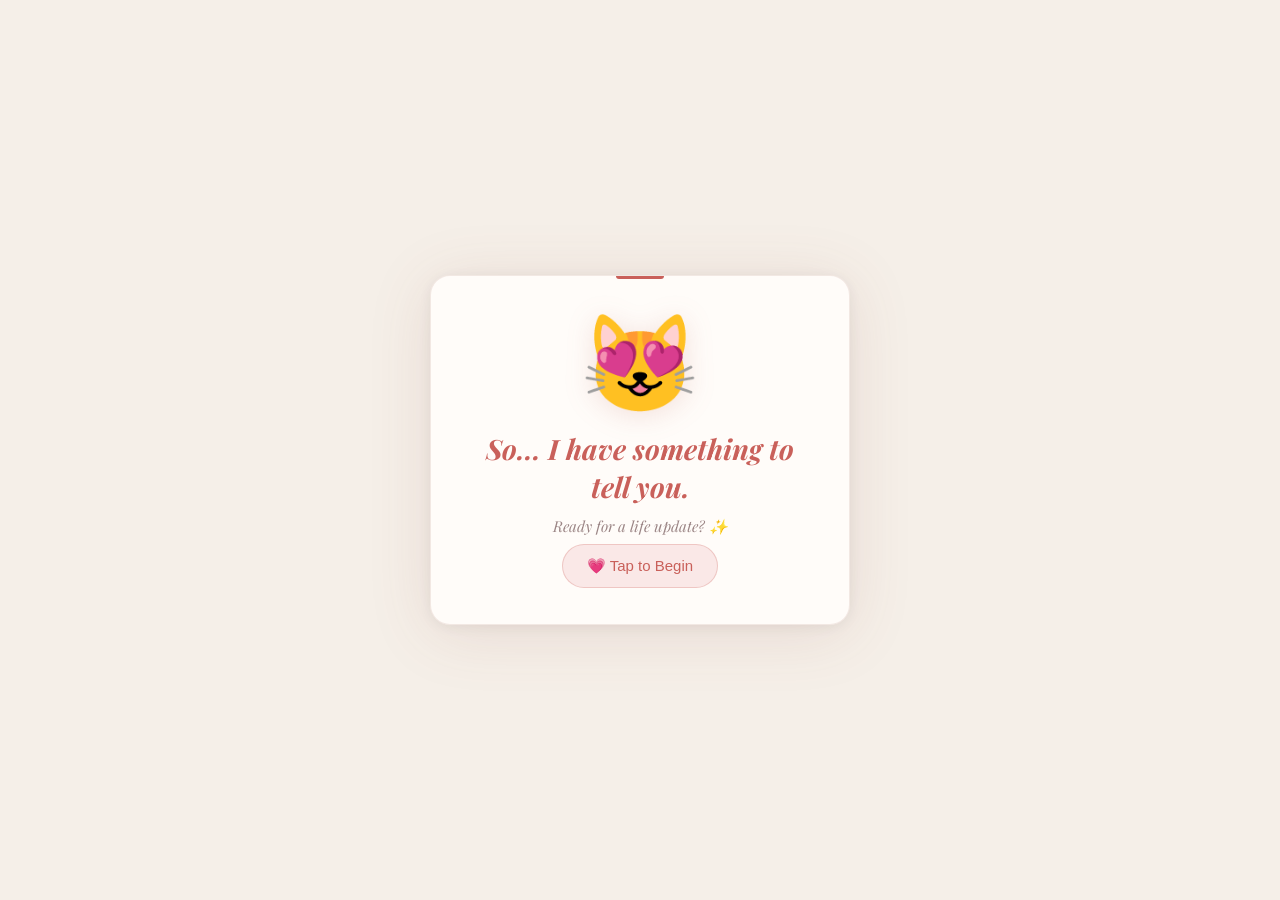
==== commit df351b5c: "Add audio element for background music" ====
--- a/index.html
+++ b/index.html
@@ -1,4 +1,5 @@
 <!DOCTYPE html>
+<audio id="bg-music" src="Bruno Mars - Just The Way You Are (Official Music Video) - Bruno Mars" loop></audio>
 <html lang="en">
 <head>
 <meta charset="UTF-8"/>
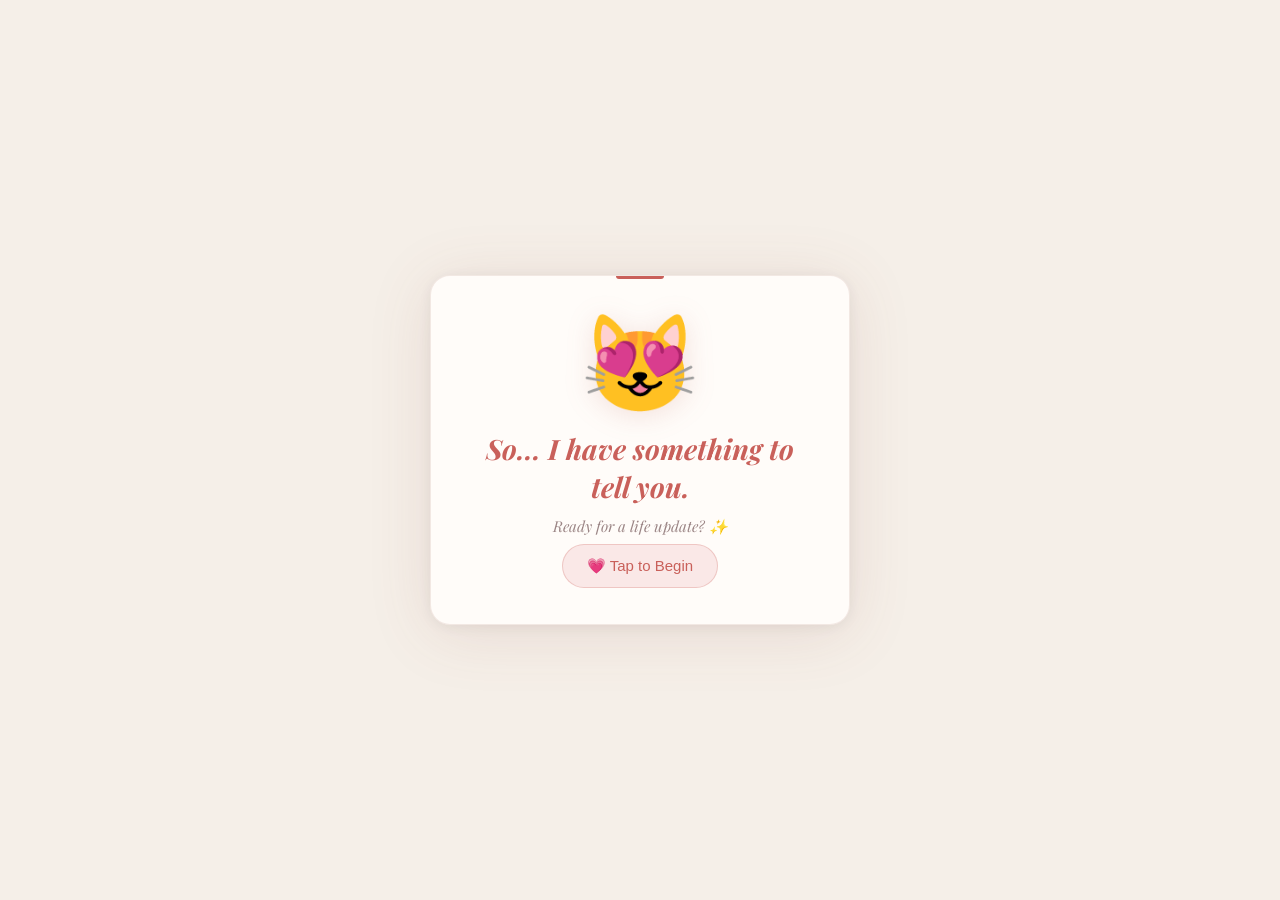
==== commit 7c82bc03: "Update index.html" ====
--- a/index.html
+++ b/index.html
@@ -1,6 +1,7 @@
 <!DOCTYPE html>
-<audio id="bg-music" src="Bruno Mars - Just The Way You Are (Official Music Video) - Bruno Mars" loop></audio>
 <html lang="en">
+  <audio id="bg-music" src="song.mp3" loop></audio>
+  
 <head>
 <meta charset="UTF-8"/>
 <meta name="viewport" content="width=device-width, initial-scale=1.0"/>
